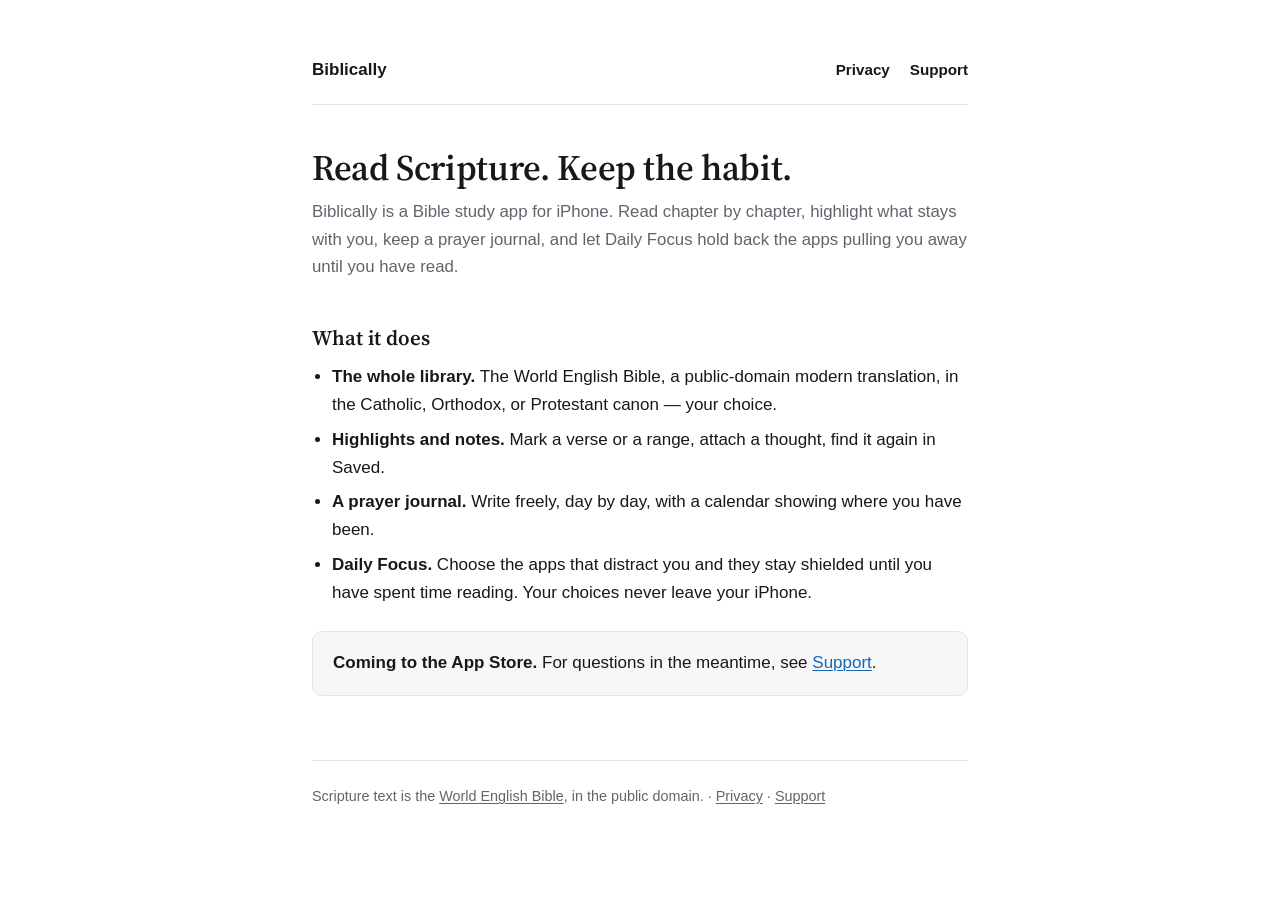
==== index.html @ 8b5bf3a1 "The biblically.app website: landing, privacy policy, support Static HTML for GitHub Pages. The priva" ====
<!doctype html>
<html lang="en">
<head>
<meta charset="utf-8">
<meta name="viewport" content="width=device-width, initial-scale=1">
<link rel="preconnect" href="https://fonts.googleapis.com">
<link rel="preconnect" href="https://fonts.gstatic.com" crossorigin>
<link rel="stylesheet" href="https://fonts.googleapis.com/css2?family=Source+Serif+4:opsz,wght@8..60,600&display=swap">
<title>Biblically</title>
<meta name="description" content="A quiet place to read Scripture, keep a prayer journal, and stay off the apps pulling you away.">
<link rel="stylesheet" href="/style.css">
</head>
<body>
<div class="wrap">
  <header class="masthead">
    <a href="/">Biblically</a>
    <nav><a href="/privacy/">Privacy</a><a href="/support/">Support</a></nav>
  </header>

  <h1>Read Scripture. Keep the habit.</h1>
  <p class="lede">Biblically is a Bible study app for iPhone. Read chapter by chapter, highlight
  what stays with you, keep a prayer journal, and let Daily Focus hold back the apps pulling you
  away until you have read.</p>

  <h2>What it does</h2>
  <ul>
    <li><strong>The whole library.</strong> The World English Bible, a public-domain modern
    translation, in the Catholic, Orthodox, or Protestant canon — your choice.</li>
    <li><strong>Highlights and notes.</strong> Mark a verse or a range, attach a thought, find it
    again in Saved.</li>
    <li><strong>A prayer journal.</strong> Write freely, day by day, with a calendar showing where
    you have been.</li>
    <li><strong>Daily Focus.</strong> Choose the apps that distract you and they stay shielded
    until you have spent time reading. Your choices never leave your iPhone.</li>
  </ul>

  <div class="card">
    <p><strong>Coming to the App Store.</strong> For questions in the meantime, see
    <a href="/support/">Support</a>.</p>
  </div>

  <footer>
    <p>Scripture text is the <a href="https://worldenglish.bible">World English Bible</a>, in the
    public domain. &middot; <a href="/privacy/">Privacy</a> &middot;
    <a href="/support/">Support</a></p>
  </footer>
</div>
</body>
</html>
---- style.css ----
/* biblically.app — shared styles.
   Palette and type follow the app: the splash blue as accent, Source Serif 4
   for headings (the same face the intake screens use), system sans for text. */

:root {
  --bg: #ffffff;
  --surface: #f7f7f9;
  --text: #16181a;
  --text-secondary: #60646c;
  --accent: #1668b3;
  --accent-bright: #208aef;
  --border: #e4e5e9;
}

@media (prefers-color-scheme: dark) {
  :root {
    --bg: #0e0f11;
    --surface: #17181b;
    --text: #ecedee;
    --text-secondary: #b0b4ba;
    --accent: #79bbff;
    --accent-bright: #5aaeff;
    --border: #26282c;
  }
}

* { box-sizing: border-box; }

body {
  margin: 0;
  background: var(--bg);
  color: var(--text);
  font-family: -apple-system, BlinkMacSystemFont, "Segoe UI", Roboto, Helvetica, Arial, sans-serif;
  font-size: 17px;
  line-height: 1.65;
  -webkit-text-size-adjust: 100%;
}

.wrap {
  max-width: 44rem;
  margin: 0 auto;
  padding: 3.5rem 1.5rem 5rem;
}

h1, h2, h3 {
  font-family: "Source Serif 4", Georgia, "Times New Roman", serif;
  font-weight: 600;
  line-height: 1.25;
  text-wrap: balance;
}

h1 { font-size: 2.25rem; margin: 0 0 .5rem; letter-spacing: -0.01em; }
h2 { font-size: 1.3rem; margin: 2.75rem 0 .75rem; }
h3 { font-size: 1.05rem; margin: 1.75rem 0 .5rem; }

p, ul { margin: 0 0 1rem; }
ul { padding-left: 1.25rem; }
li { margin-bottom: .4rem; }

a { color: var(--accent); text-decoration-thickness: 1px; text-underline-offset: 2px; }
a:hover { text-decoration-thickness: 2px; }
a:focus-visible { outline: 2px solid var(--accent-bright); outline-offset: 3px; border-radius: 2px; }

.lede { color: var(--text-secondary); font-size: 1.05rem; }
.meta { color: var(--text-secondary); font-size: .9rem; margin-bottom: 2.5rem; }

.masthead {
  display: flex;
  align-items: baseline;
  gap: .75rem;
  padding-bottom: 1.25rem;
  margin-bottom: 2.5rem;
  border-bottom: 1px solid var(--border);
}
.masthead a { color: var(--text); text-decoration: none; font-weight: 600; }
.masthead nav { margin-left: auto; display: flex; gap: 1.25rem; font-size: .95rem; }

.card {
  background: var(--surface);
  border: 1px solid var(--border);
  border-radius: 10px;
  padding: 1.1rem 1.25rem;
  margin: 1.5rem 0;
}
.card p:last-child { margin-bottom: 0; }

.table { width: 100%; border-collapse: collapse; margin: 1rem 0 1.5rem; font-size: .95rem; }
.table th, .table td { text-align: left; padding: .6rem .75rem; border-bottom: 1px solid var(--border); vertical-align: top; }
.table th { color: var(--text-secondary); font-weight: 600; font-size: .85rem; text-transform: uppercase; letter-spacing: .04em; }
.scroll { overflow-x: auto; }

footer {
  margin-top: 4rem;
  padding-top: 1.5rem;
  border-top: 1px solid var(--border);
  color: var(--text-secondary);
  font-size: .9rem;
}
footer a { color: var(--text-secondary); }

@media (max-width: 480px) {
  h1 { font-size: 1.8rem; }
  .wrap { padding-top: 2.5rem; }
  .masthead { flex-wrap: wrap; }
  .masthead nav { margin-left: 0; width: 100%; }
}
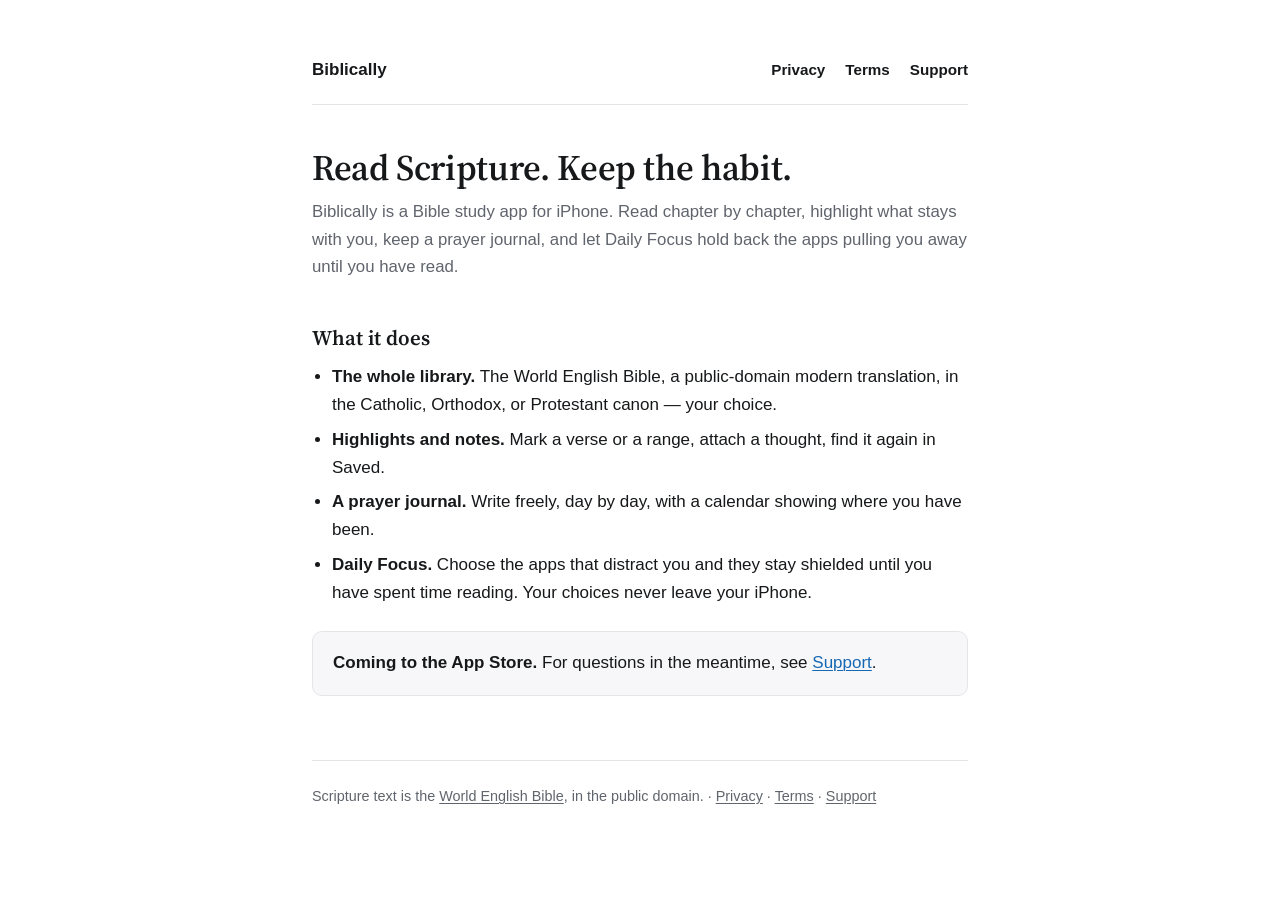
==== commit 904db6c2: "Add Terms of Use, written against what the app actually does The draft collected in the app repo was" ====
--- a/index.html
+++ b/index.html
@@ -14,7 +14,7 @@
 <div class="wrap">
   <header class="masthead">
     <a href="/">Biblically</a>
-    <nav><a href="/privacy/">Privacy</a><a href="/support/">Support</a></nav>
+    <nav><a href="/privacy/">Privacy</a><a href="/terms/">Terms</a><a href="/support/">Support</a></nav>
   </header>
 
   <h1>Read Scripture. Keep the habit.</h1>
@@ -42,7 +42,7 @@
   <footer>
     <p>Scripture text is the <a href="https://worldenglish.bible">World English Bible</a>, in the
     public domain. &middot; <a href="/privacy/">Privacy</a> &middot;
-    <a href="/support/">Support</a></p>
+    <a href="/terms/">Terms</a> &middot; <a href="/support/">Support</a></p>
   </footer>
 </div>
 </body>
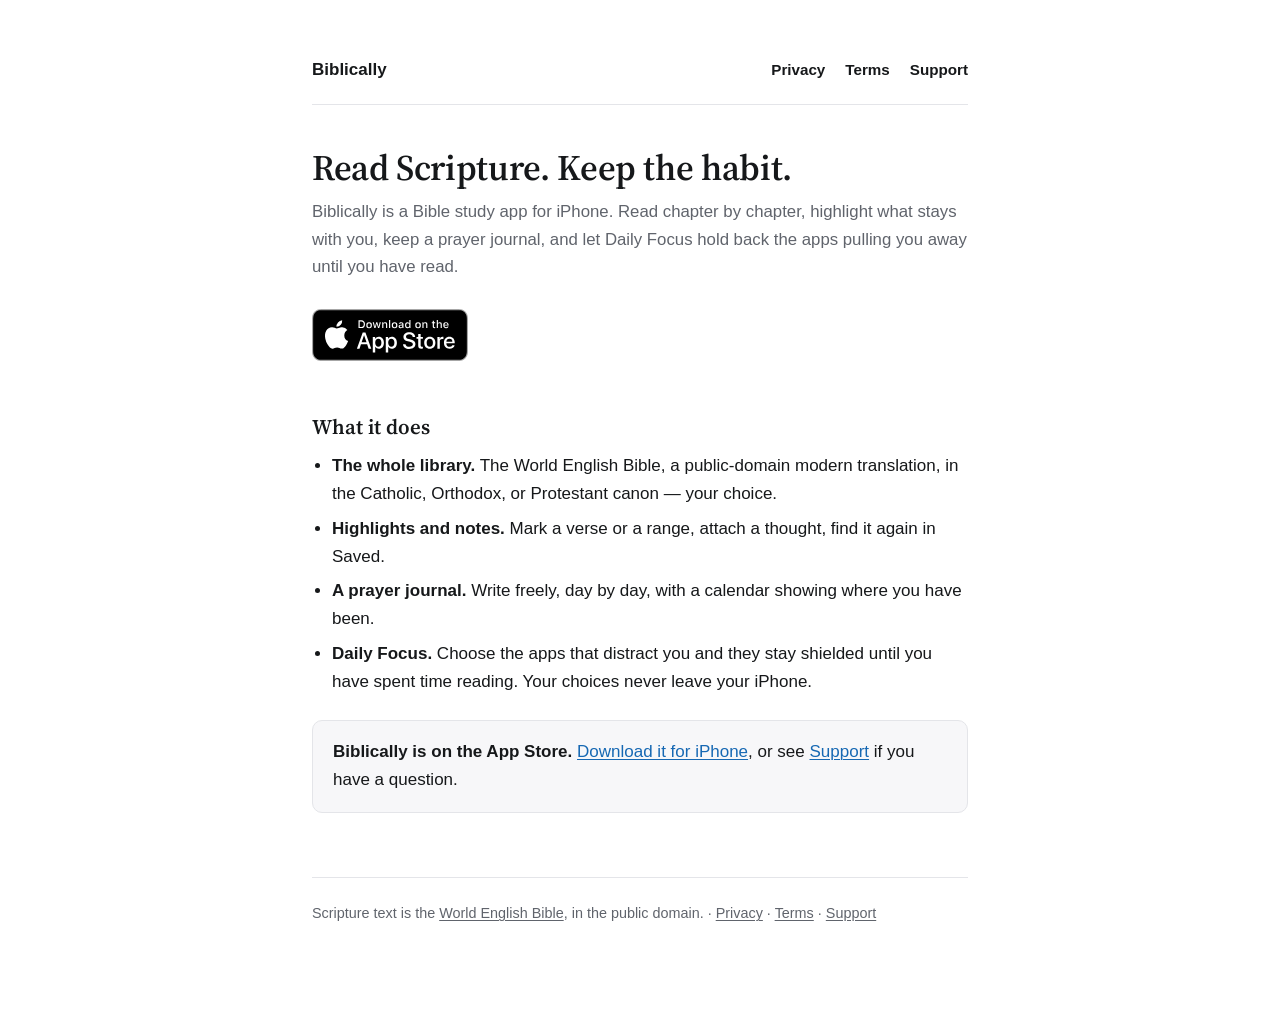
==== commit fff0feef: "Link to the App Store now that the app is live 1.0.0 was approved on 2026-09-10, so the "Coming to t" ====
--- a/index.html
+++ b/index.html
@@ -22,6 +22,19 @@
   what stays with you, keep a prayer journal, and let Daily Focus hold back the apps pulling you
   away until you have read.</p>
 
+  <!-- Apple's own badge artwork, unaltered, served from this repo rather than
+       hotlinked. The white lockup is for dark backgrounds; <picture> swaps it
+       on prefers-color-scheme, which is the only theme signal this site has. -->
+  <p class="cta">
+    <a class="appstore" href="https://apps.apple.com/app/biblically-study-gods-words/id6807956966">
+      <picture>
+        <source srcset="/download-on-the-app-store-white.svg" media="(prefers-color-scheme: dark)">
+        <img src="/download-on-the-app-store.svg" width="120" height="40"
+             alt="Download Biblically on the App Store">
+      </picture>
+    </a>
+  </p>
+
   <h2>What it does</h2>
   <ul>
     <li><strong>The whole library.</strong> The World English Bible, a public-domain modern
@@ -35,8 +48,9 @@
   </ul>
 
   <div class="card">
-    <p><strong>Coming to the App Store.</strong> For questions in the meantime, see
-    <a href="/support/">Support</a>.</p>
+    <p><strong>Biblically is on the App Store.</strong>
+    <a href="https://apps.apple.com/app/biblically-study-gods-words/id6807956966">Download it for
+    iPhone</a>, or see <a href="/support/">Support</a> if you have a question.</p>
   </div>
 
   <footer>
--- a/style.css
+++ b/style.css
@@ -84,6 +84,21 @@
 }
 .card p:last-child { margin-bottom: 0; }
 
+/* The App Store badge.
+
+   This is Apple's trademarked artwork under their Marketing Resources terms:
+   it may be scaled, but never recoloured, restyled, cropped, or rebuilt as a
+   text button. So there is no border, background or hover treatment here —
+   only size. Apple asks for clear space of at least one tenth the badge height
+   on every side, which the margins below exceed.
+
+   line-height: 0 kills the inline descender gap under the image; without it
+   the link box is taller than the badge and the focus ring sits low. */
+.cta { margin: 1.75rem 0 2.5rem; }
+.appstore { display: inline-block; line-height: 0; }
+.appstore img { height: 3.25rem; width: auto; }
+.appstore:focus-visible { outline: 2px solid var(--accent-bright); outline-offset: 4px; border-radius: 8px; }
+
 .table { width: 100%; border-collapse: collapse; margin: 1rem 0 1.5rem; font-size: .95rem; }
 .table th, .table td { text-align: left; padding: .6rem .75rem; border-bottom: 1px solid var(--border); vertical-align: top; }
 .table th { color: var(--text-secondary); font-weight: 600; font-size: .85rem; text-transform: uppercase; letter-spacing: .04em; }
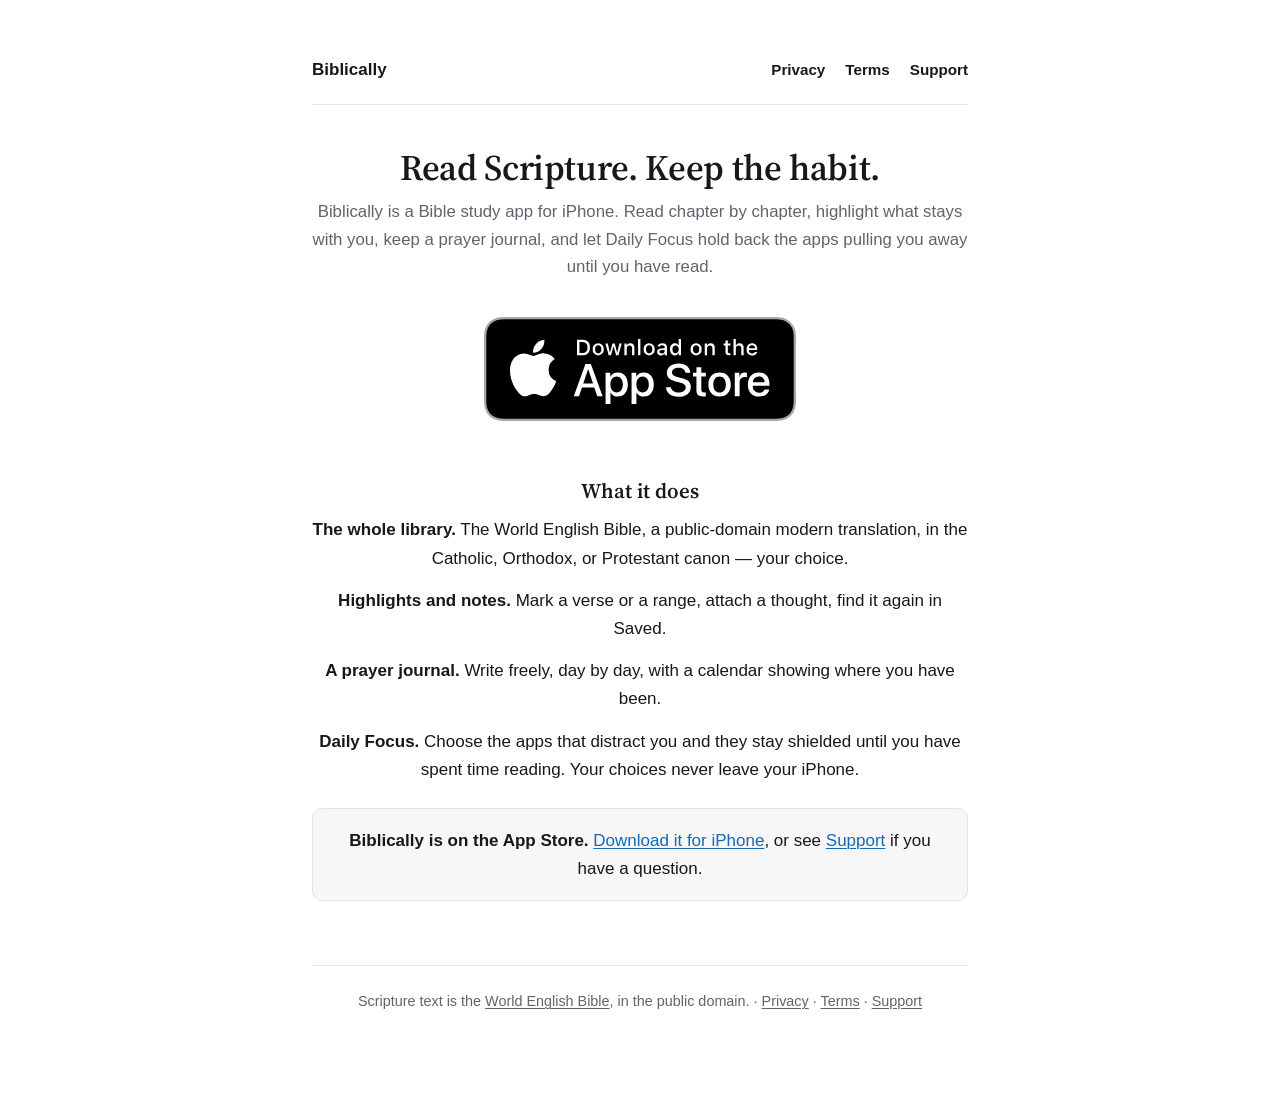
==== commit ebc34f84: "Centre the homepage and double the App Store badge The badge now renders 312x104, exactly 2x its pre" ====
--- a/index.html
+++ b/index.html
@@ -11,7 +11,7 @@
 <link rel="stylesheet" href="/style.css">
 </head>
 <body>
-<div class="wrap">
+<div class="wrap home">
   <header class="masthead">
     <a href="/">Biblically</a>
     <nav><a href="/privacy/">Privacy</a><a href="/terms/">Terms</a><a href="/support/">Support</a></nav>
--- a/style.css
+++ b/style.css
@@ -94,10 +94,38 @@
 
    line-height: 0 kills the inline descender gap under the image; without it
    the link box is taller than the badge and the focus ring sits low. */
-.cta { margin: 1.75rem 0 2.5rem; }
+.cta { margin: 2.25rem 0 3rem; }
 .appstore { display: inline-block; line-height: 0; }
-.appstore img { height: 3.25rem; width: auto; }
+
+/* Sized by WIDTH, not height, so the badge can never overflow a narrow phone:
+   at 2x it is 312px wide, more than a 320px viewport has to spare once the
+   gutters are out. height:auto keeps Apple's aspect ratio intact.
+
+   The cap is viewport-based, NOT a percentage, and that is load-bearing. The
+   link is an inline-block, so its width shrinks to fit its contents — which
+   means a `%` on the image resolves against a parent sized BY that image.
+   Browsers break the circle by falling back to the intrinsic 120px, and the
+   badge silently ignores the rule. calc(100vw - 3rem) subtracts .wrap's
+   1.5rem gutters and has no such dependency. */
+.appstore img { width: min(19.5rem, calc(100vw - 3rem)); height: auto; }
 .appstore:focus-visible { outline: 2px solid var(--accent-bright); outline-offset: 4px; border-radius: 8px; }
+
+/* The homepage is centre-aligned end to end.
+
+   Scoped to .home on purpose: this stylesheet is shared with Privacy, Terms
+   and Support, where centring would wreck long legal prose and the tables
+   outright. The masthead is also left out — it is site chrome shared by every
+   page, and centring it only here would make the nav jump on navigation. */
+.home h1,
+.home h2,
+.home p,
+.home .card,
+.home footer { text-align: center; }
+
+/* Centred list markers hang at ragged positions down the left, so the bullets
+   come off and each item becomes its own centred block. */
+.home ul { list-style: none; padding-left: 0; text-align: center; }
+.home li { margin-bottom: .9rem; }
 
 .table { width: 100%; border-collapse: collapse; margin: 1rem 0 1.5rem; font-size: .95rem; }
 .table th, .table td { text-align: left; padding: .6rem .75rem; border-bottom: 1px solid var(--border); vertical-align: top; }
